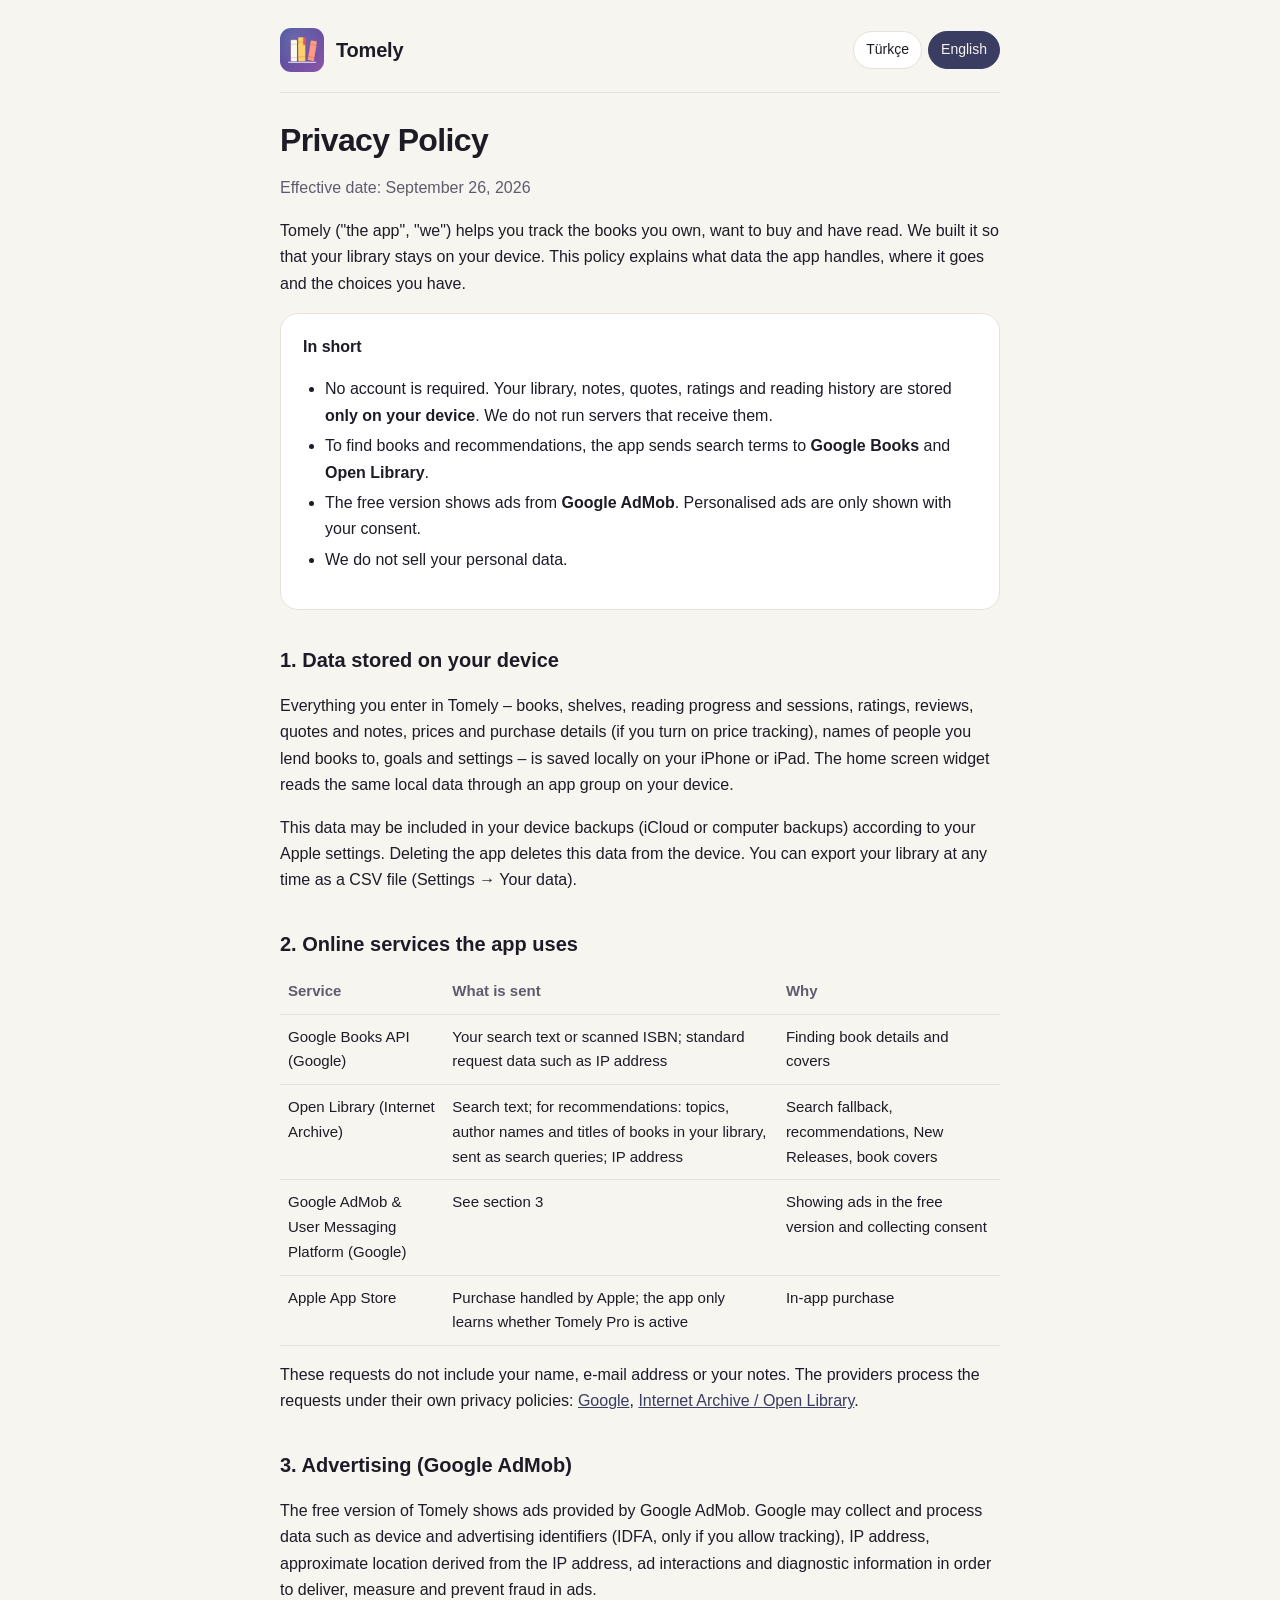
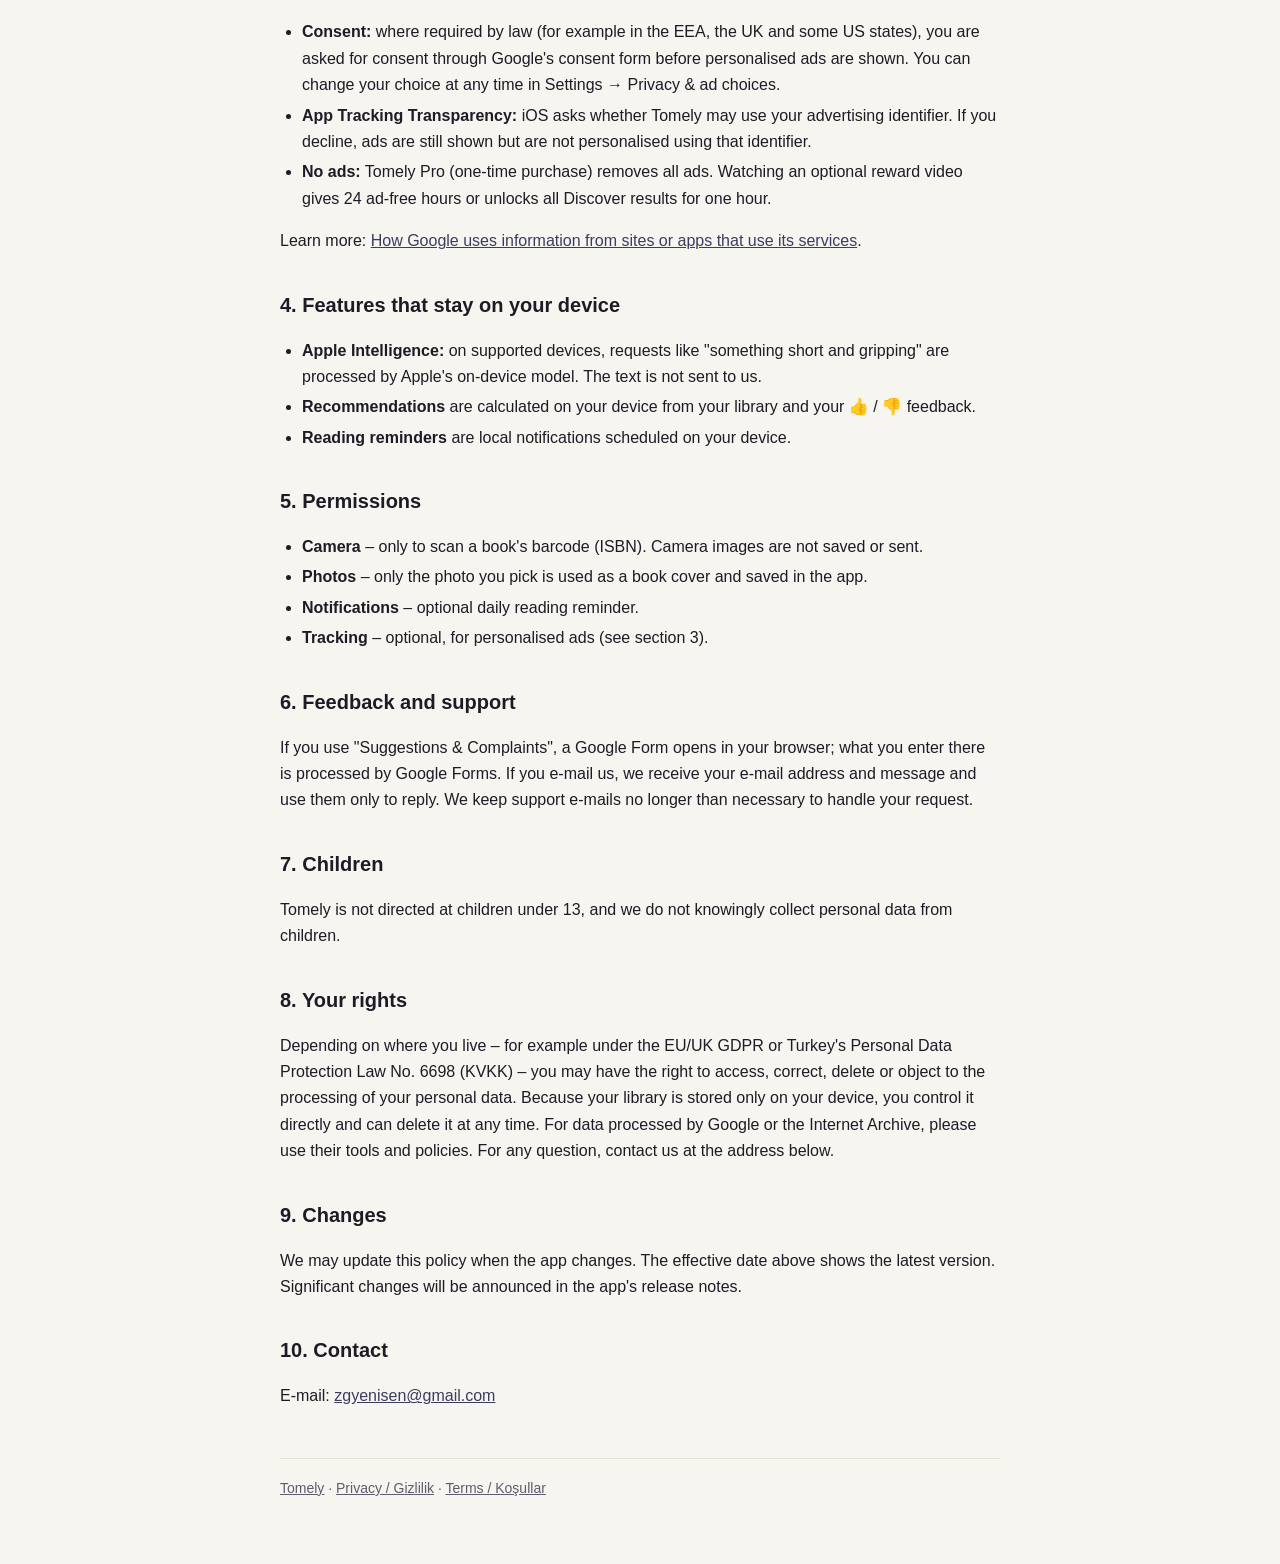
==== privacy.html @ a7e1a33b "Tomely support, privacy policy and terms of use (EN/TR) Co-Authored-By: Claude Opus 5.5 <noreply@ant" ====
<!doctype html>
<html lang="en">
<head>
<meta charset="utf-8">
<meta name="viewport" content="width=device-width, initial-scale=1">
<title>Tomely – Privacy Policy</title>
<meta name="title-en" content="Tomely – Privacy Policy">
<meta name="title-tr" content="Tomely – Gizlilik Politikası">
<meta name="description" content="Privacy Policy of Tomely, the book tracker app for iPhone and iPad.">
<link rel="icon" href="icon.png">
<link rel="stylesheet" href="style.css">
<script src="lang.js"></script>
</head>
<body>
<div class="wrap">
<header class="top">
  <a class="brand" href="./"><img src="icon.png" alt=""><span>Tomely</span></a>
  <nav class="lang" aria-label="Language">
    <button data-set="tr" aria-pressed="false">Türkçe</button>
    <button data-set="en" aria-pressed="true">English</button>
  </nav>
</header>

<!-- ============================ ENGLISH ============================ -->
<main data-lang="en">
<h1>Privacy Policy</h1>
<p class="muted">Effective date: September 26, 2026</p>

<p>Tomely ("the app", "we") helps you track the books you own, want to buy and have read. We built it so that your library stays on your device. This policy explains what data the app handles, where it goes and the choices you have.</p>

<div class="card">
<strong>In short</strong>
<ul>
  <li>No account is required. Your library, notes, quotes, ratings and reading history are stored <strong>only on your device</strong>. We do not run servers that receive them.</li>
  <li>To find books and recommendations, the app sends search terms to <strong>Google Books</strong> and <strong>Open Library</strong>.</li>
  <li>The free version shows ads from <strong>Google AdMob</strong>. Personalised ads are only shown with your consent.</li>
  <li>We do not sell your personal data.</li>
</ul>
</div>

<h2>1. Data stored on your device</h2>
<p>Everything you enter in Tomely – books, shelves, reading progress and sessions, ratings, reviews, quotes and notes, prices and purchase details (if you turn on price tracking), names of people you lend books to, goals and settings – is saved locally on your iPhone or iPad. The home screen widget reads the same local data through an app group on your device.</p>
<p>This data may be included in your device backups (iCloud or computer backups) according to your Apple settings. Deleting the app deletes this data from the device. You can export your library at any time as a CSV file (Settings → Your data).</p>

<h2>2. Online services the app uses</h2>
<div class="table-wrap">
<table>
<tr><th>Service</th><th>What is sent</th><th>Why</th></tr>
<tr><td>Google Books API (Google)</td><td>Your search text or scanned ISBN; standard request data such as IP address</td><td>Finding book details and covers</td></tr>
<tr><td>Open Library (Internet Archive)</td><td>Search text; for recommendations: topics, author names and titles of books in your library, sent as search queries; IP address</td><td>Search fallback, recommendations, New Releases, book covers</td></tr>
<tr><td>Google AdMob &amp; User Messaging Platform (Google)</td><td>See section 3</td><td>Showing ads in the free version and collecting consent</td></tr>
<tr><td>Apple App Store</td><td>Purchase handled by Apple; the app only learns whether Tomely Pro is active</td><td>In-app purchase</td></tr>
</table>
</div>
<p>These requests do not include your name, e-mail address or your notes. The providers process the requests under their own privacy policies: <a href="https://policies.google.com/privacy">Google</a>, <a href="https://archive.org/about/terms">Internet Archive / Open Library</a>.</p>

<h2>3. Advertising (Google AdMob)</h2>
<p>The free version of Tomely shows ads provided by Google AdMob. Google may collect and process data such as device and advertising identifiers (IDFA, only if you allow tracking), IP address, approximate location derived from the IP address, ad interactions and diagnostic information in order to deliver, measure and prevent fraud in ads.</p>
<ul>
  <li><strong>Consent:</strong> where required by law (for example in the EEA, the UK and some US states), you are asked for consent through Google's consent form before personalised ads are shown. You can change your choice at any time in Settings → Privacy &amp; ad choices.</li>
  <li><strong>App Tracking Transparency:</strong> iOS asks whether Tomely may use your advertising identifier. If you decline, ads are still shown but are not personalised using that identifier.</li>
  <li><strong>No ads:</strong> Tomely Pro (one-time purchase) removes all ads. Watching an optional reward video gives 24 ad-free hours or unlocks all Discover results for one hour.</li>
</ul>
<p>Learn more: <a href="https://policies.google.com/technologies/partner-sites">How Google uses information from sites or apps that use its services</a>.</p>

<h2>4. Features that stay on your device</h2>
<ul>
  <li><strong>Apple Intelligence:</strong> on supported devices, requests like "something short and gripping" are processed by Apple's on-device model. The text is not sent to us.</li>
  <li><strong>Recommendations</strong> are calculated on your device from your library and your 👍 / 👎 feedback.</li>
  <li><strong>Reading reminders</strong> are local notifications scheduled on your device.</li>
</ul>

<h2>5. Permissions</h2>
<ul>
  <li><strong>Camera</strong> – only to scan a book's barcode (ISBN). Camera images are not saved or sent.</li>
  <li><strong>Photos</strong> – only the photo you pick is used as a book cover and saved in the app.</li>
  <li><strong>Notifications</strong> – optional daily reading reminder.</li>
  <li><strong>Tracking</strong> – optional, for personalised ads (see section 3).</li>
</ul>

<h2>6. Feedback and support</h2>
<p>If you use "Suggestions &amp; Complaints", a Google Form opens in your browser; what you enter there is processed by Google Forms. If you e-mail us, we receive your e-mail address and message and use them only to reply. We keep support e-mails no longer than necessary to handle your request.</p>

<h2>7. Children</h2>
<p>Tomely is not directed at children under 13, and we do not knowingly collect personal data from children.</p>

<h2>8. Your rights</h2>
<p>Depending on where you live – for example under the EU/UK GDPR or Turkey's Personal Data Protection Law No. 6698 (KVKK) – you may have the right to access, correct, delete or object to the processing of your personal data. Because your library is stored only on your device, you control it directly and can delete it at any time. For data processed by Google or the Internet Archive, please use their tools and policies. For any question, contact us at the address below.</p>

<h2>9. Changes</h2>
<p>We may update this policy when the app changes. The effective date above shows the latest version. Significant changes will be announced in the app's release notes.</p>

<h2>10. Contact</h2>
<p>E-mail: <a href="mailto:zgyenisen@gmail.com">zgyenisen@gmail.com</a></p>
</main>

<!-- ============================ TÜRKÇE ============================ -->
<main data-lang="tr" hidden>
<h1>Gizlilik Politikası</h1>
<p class="muted">Yürürlük tarihi: 26 Eylül 2026</p>

<p>Tomely ("uygulama", "biz"), sahip olduğun, almak istediğin ve okuduğun kitapları takip etmene yardımcı olur. Uygulamayı kitaplığın cihazında kalacak şekilde tasarladık. Bu politika, uygulamanın hangi verileri işlediğini, bu verilerin nereye gittiğini ve seçeneklerini açıklar.</p>

<div class="card">
<strong>Kısaca</strong>
<ul>
  <li>Hesap gerekmez. Kitaplığın, notların, alıntıların, puanların ve okuma geçmişin <strong>yalnızca cihazında</strong> saklanır. Bunları alan bir sunucumuz yoktur.</li>
  <li>Kitap ve öneri bulmak için uygulama arama ifadelerini <strong>Google Books</strong> ve <strong>Open Library</strong>'ye gönderir.</li>
  <li>Ücretsiz sürüm <strong>Google AdMob</strong> reklamları gösterir. Kişiselleştirilmiş reklamlar yalnızca iznin varsa gösterilir.</li>
  <li>Kişisel verilerini satmayız.</li>
</ul>
</div>

<h2>1. Cihazında saklanan veriler</h2>
<p>Tomely'ye girdiğin her şey – kitaplar, raflar, okuma ilerlemesi ve seansları, puanlar, yorumlar, alıntılar ve notlar, fiyat ve satın alma bilgileri (fiyat takibini açarsan), kitap ödünç verdiğin kişilerin adları, hedefler ve ayarlar – iPhone veya iPad'inde yerel olarak saklanır. Ana ekran widget'ı aynı yerel verileri cihazındaki uygulama grubu üzerinden okur.</p>
<p>Bu veriler, Apple ayarlarına bağlı olarak cihaz yedeklerine (iCloud veya bilgisayar yedeği) dahil olabilir. Uygulamayı silmek bu verileri cihazdan siler. Kitaplığını istediğin zaman CSV dosyası olarak dışa aktarabilirsin (Ayarlar → Verilerin).</p>

<h2>2. Uygulamanın kullandığı çevrim içi servisler</h2>
<div class="table-wrap">
<table>
<tr><th>Servis</th><th>Gönderilen</th><th>Amaç</th></tr>
<tr><td>Google Books API (Google)</td><td>Arama metnin veya taranan ISBN; IP adresi gibi standart istek bilgileri</td><td>Kitap bilgisi ve kapak bulma</td></tr>
<tr><td>Open Library (Internet Archive)</td><td>Arama metni; öneriler için kitaplığındaki kitapların konuları, yazar adları ve başlıkları (arama sorgusu olarak); IP adresi</td><td>Yedek arama, öneriler, Yeni Çıkanlar, kitap kapakları</td></tr>
<tr><td>Google AdMob ve User Messaging Platform (Google)</td><td>Bkz. 3. bölüm</td><td>Ücretsiz sürümde reklam gösterme ve izin alma</td></tr>
<tr><td>Apple App Store</td><td>Satın alma Apple tarafından yapılır; uygulama yalnızca Tomely Pro'nun etkin olup olmadığını öğrenir</td><td>Uygulama içi satın alma</td></tr>
</table>
</div>
<p>Bu istekler adını, e-posta adresini veya notlarını içermez. Servis sağlayıcılar istekleri kendi gizlilik politikalarına göre işler: <a href="https://policies.google.com/privacy?hl=tr">Google</a>, <a href="https://archive.org/about/terms">Internet Archive / Open Library</a>.</p>

<h2>3. Reklamlar (Google AdMob)</h2>
<p>Tomely'nin ücretsiz sürümü Google AdMob tarafından sağlanan reklamlar gösterir. Google; reklamları sunmak, ölçmek ve dolandırıcılığı önlemek için cihaz ve reklam kimlikleri (IDFA, yalnızca izlemeye izin verirsen), IP adresi, IP'den çıkarılan yaklaşık konum, reklam etkileşimleri ve tanılama bilgileri gibi verileri toplayıp işleyebilir.</p>
<ul>
  <li><strong>İzin:</strong> Yasaların gerektirdiği yerlerde (örneğin AEA, Birleşik Krallık ve bazı ABD eyaletleri) kişiselleştirilmiş reklamlardan önce Google'ın izin formu ile iznin istenir. Tercihini istediğin zaman Ayarlar → Gizlilik ve reklam tercihleri bölümünden değiştirebilirsin.</li>
  <li><strong>Uygulama İzleme Şeffaflığı:</strong> iOS, Tomely'nin reklam kimliğini kullanıp kullanamayacağını sorar. Reddedersen reklamlar yine gösterilir ancak bu kimlikle kişiselleştirilmez.</li>
  <li><strong>Reklamsız kullanım:</strong> Tomely Pro (tek seferlik satın alma) tüm reklamları kaldırır. İsteğe bağlı ödüllü video izlemek 24 saat reklamsız kullanım sağlar veya Keşfet'teki tüm sonuçları bir saatliğine açar.</li>
</ul>
<p>Daha fazla bilgi: <a href="https://policies.google.com/technologies/partner-sites?hl=tr">Google, hizmetlerini kullanan sitelerden veya uygulamalardan gelen bilgileri nasıl kullanır?</a></p>

<h2>4. Cihazında kalan özellikler</h2>
<ul>
  <li><strong>Apple Intelligence:</strong> Desteklenen cihazlarda "kısa ve sürükleyici bir şey" gibi istekler Apple'ın cihaz üzerindeki modeliyle işlenir. Metin bize gönderilmez.</li>
  <li><strong>Öneriler</strong> kitaplığın ve 👍 / 👎 geri bildirimlerinle cihazında hesaplanır.</li>
  <li><strong>Okuma hatırlatıcıları</strong> cihazında planlanan yerel bildirimlerdir.</li>
</ul>

<h2>5. İzinler</h2>
<ul>
  <li><strong>Kamera</strong> – yalnızca kitabın barkodunu (ISBN) taramak için. Kamera görüntüleri kaydedilmez veya gönderilmez.</li>
  <li><strong>Fotoğraflar</strong> – yalnızca seçtiğin fotoğraf kitap kapağı olarak kullanılır ve uygulamada saklanır.</li>
  <li><strong>Bildirimler</strong> – isteğe bağlı günlük okuma hatırlatıcısı.</li>
  <li><strong>İzleme</strong> – isteğe bağlı, kişiselleştirilmiş reklamlar için (bkz. 3. bölüm).</li>
</ul>

<h2>6. Geri bildirim ve destek</h2>
<p>"Öneriler ve Şikayetler" seçeneğini kullandığında tarayıcında bir Google Formu açılır; oraya yazdıkların Google Forms tarafından işlenir. Bize e-posta gönderirsen e-posta adresini ve mesajını yalnızca yanıt vermek için kullanırız. Destek e-postalarını talebini sonuçlandırmak için gereken süreden fazla saklamayız.</p>

<h2>7. Çocuklar</h2>
<p>Tomely 13 yaşından küçük çocuklara yönelik değildir ve çocuklardan bilerek kişisel veri toplamayız.</p>

<h2>8. Hakların</h2>
<p>Yaşadığın yere bağlı olarak – örneğin 6698 sayılı Kişisel Verilerin Korunması Kanunu (KVKK) veya AB/Birleşik Krallık GDPR kapsamında – kişisel verilerine erişme, düzeltme, silme veya işlenmesine itiraz etme hakların olabilir. Kitaplığın yalnızca cihazında saklandığı için onu doğrudan sen yönetirsin ve istediğin zaman silebilirsin. Google veya Internet Archive tarafından işlenen veriler için lütfen onların araçlarını ve politikalarını kullan. Her türlü soru için aşağıdaki adresten bize ulaşabilirsin.</p>

<h2>9. Değişiklikler</h2>
<p>Uygulama değiştikçe bu politikayı güncelleyebiliriz. Yukarıdaki yürürlük tarihi en güncel sürümü gösterir. Önemli değişiklikler uygulamanın sürüm notlarında duyurulur.</p>

<h2>10. İletişim</h2>
<p>E-posta: <a href="mailto:zgyenisen@gmail.com">zgyenisen@gmail.com</a></p>
</main>

<footer>
  <a href="./">Tomely</a> · <a href="privacy.html">Privacy / Gizlilik</a> · <a href="terms.html">Terms / Koşullar</a>
</footer>
</div>
</body>
</html>
---- style.css ----
:root {
  --bg: #f7f5f0;
  --card: #ffffff;
  --text: #1d1b26;
  --muted: #5f5b6e;
  --accent: #3b3c61;
  --accent-2: #7a4bb0;
  --border: #e6e2da;
  color-scheme: light;
}
@media (prefers-color-scheme: dark) {
  :root {
    --bg: #121118;
    --card: #1c1a24;
    --text: #efedf5;
    --muted: #a9a4b8;
    --accent: #a8a9ff;
    --accent-2: #c79bff;
    --border: #2d2a38;
    color-scheme: dark;
  }
}
* { box-sizing: border-box; }
body {
  margin: 0;
  background: var(--bg);
  color: var(--text);
  font: 16px/1.65 -apple-system, BlinkMacSystemFont, "SF Pro Text", "Segoe UI", Roboto, sans-serif;
  -webkit-font-smoothing: antialiased;
}
.wrap { max-width: 760px; margin: 0 auto; padding: 28px 20px 64px; }
header.top {
  display: flex; align-items: center; justify-content: space-between; gap: 12px;
  padding-bottom: 20px; border-bottom: 1px solid var(--border); margin-bottom: 28px;
}
.brand { display: flex; align-items: center; gap: 12px; text-decoration: none; color: inherit; }
.brand img { width: 44px; height: 44px; border-radius: 11px; }
.brand span { font-weight: 700; font-size: 20px; letter-spacing: -0.01em; }
.lang { display: flex; gap: 6px; }
.lang button {
  border: 1px solid var(--border); background: var(--card); color: var(--text);
  padding: 6px 12px; border-radius: 999px; font: inherit; font-size: 14px; cursor: pointer;
}
.lang button[aria-pressed="true"] { background: var(--accent); border-color: var(--accent); color: var(--bg); }
h1 { font-size: 32px; line-height: 1.2; margin: 0 0 6px; letter-spacing: -0.02em; }
h2 { font-size: 20px; margin: 34px 0 8px; }
h3 { font-size: 16px; margin: 20px 0 4px; }
p, li { color: var(--text); }
.muted { color: var(--muted); }
a { color: var(--accent); }
ul { padding-left: 22px; }
li { margin: 4px 0; }
.card {
  background: var(--card); border: 1px solid var(--border); border-radius: 18px;
  padding: 20px 22px; margin: 16px 0;
}
.hero { text-align: center; padding: 18px 0 8px; }
.hero img { width: 112px; height: 112px; border-radius: 26px; box-shadow: 0 12px 30px rgba(0,0,0,.18); }
.hero h1 { margin-top: 18px; }
.buttons { display: flex; flex-wrap: wrap; gap: 10px; justify-content: center; margin-top: 18px; }
.btn {
  display: inline-block; padding: 11px 18px; border-radius: 12px; text-decoration: none; font-weight: 600;
  background: linear-gradient(135deg, var(--accent), var(--accent-2)); color: #fff;
}
.btn.secondary { background: var(--card); color: var(--text); border: 1px solid var(--border); }
table { width: 100%; border-collapse: collapse; font-size: 15px; }
th, td { text-align: left; padding: 10px 8px; border-bottom: 1px solid var(--border); vertical-align: top; }
th { color: var(--muted); font-weight: 600; }
.table-wrap { overflow-x: auto; }
footer { margin-top: 48px; padding-top: 18px; border-top: 1px solid var(--border); font-size: 14px; color: var(--muted); }
footer a { color: var(--muted); }
[hidden] { display: none !important; }
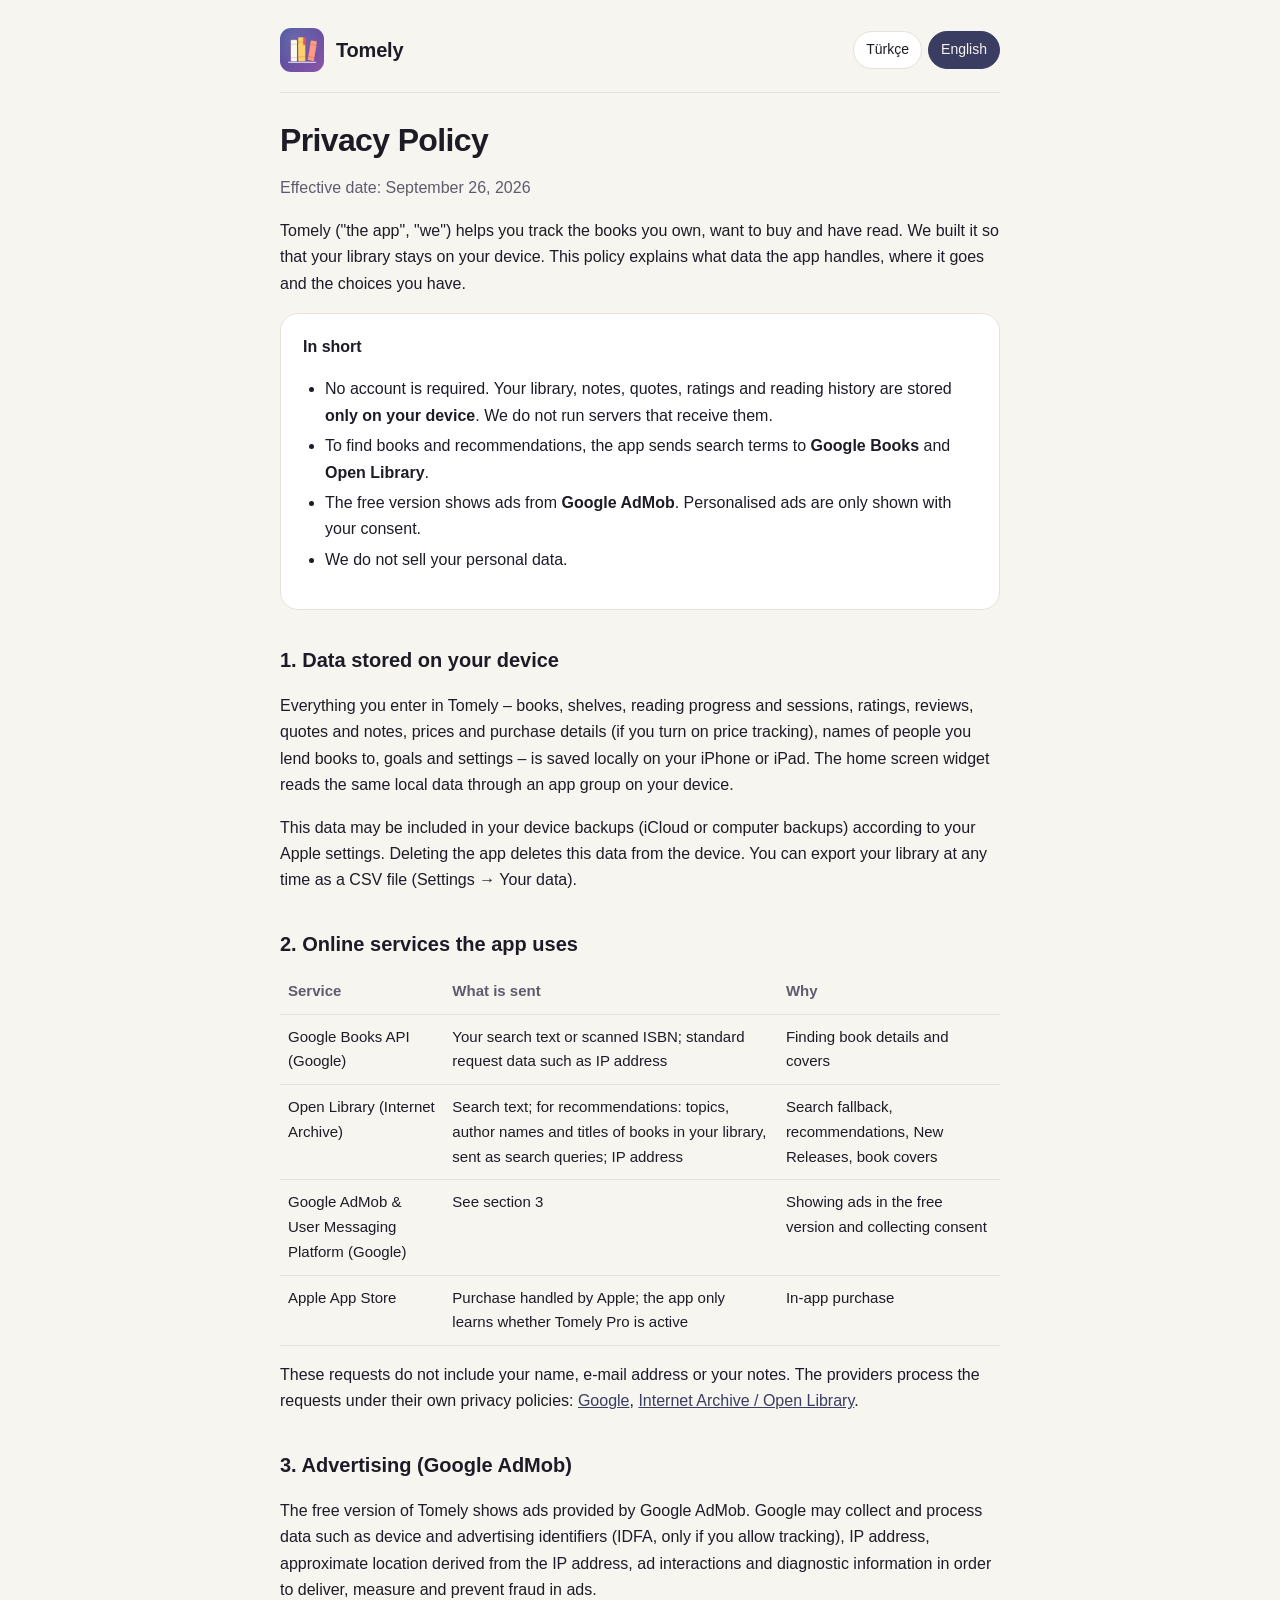
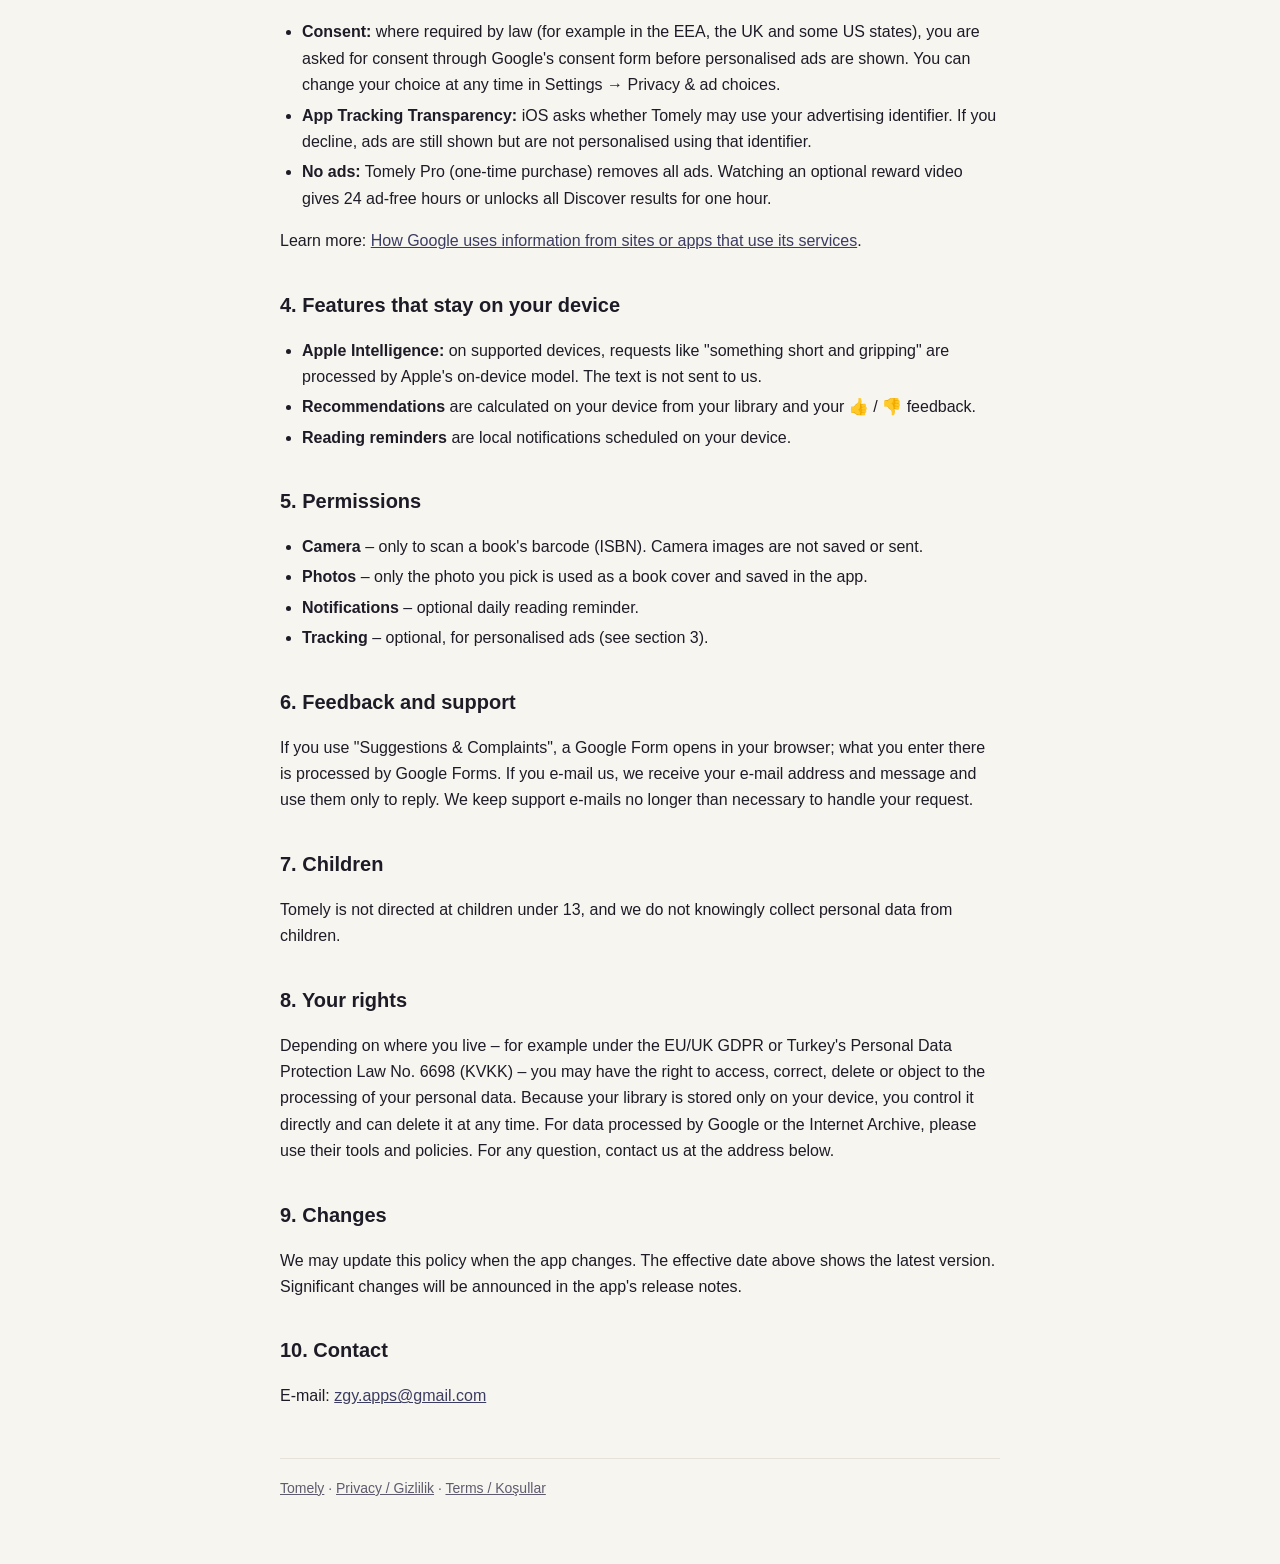
==== commit 5c253648: "Update support e-mail address Co-Authored-By: Claude Opus 5.5 <noreply@anthropic.com>" ====
--- a/privacy.html
+++ b/privacy.html
@@ -91,7 +91,7 @@
 <p>We may update this policy when the app changes. The effective date above shows the latest version. Significant changes will be announced in the app's release notes.</p>
 
 <h2>10. Contact</h2>
-<p>E-mail: <a href="mailto:zgyenisen@gmail.com">zgyenisen@gmail.com</a></p>
+<p>E-mail: <a href="mailto:zgy.apps@gmail.com">zgy.apps@gmail.com</a></p>
 </main>
 
 <!-- ============================ TÜRKÇE ============================ -->
@@ -164,7 +164,7 @@
 <p>Uygulama değiştikçe bu politikayı güncelleyebiliriz. Yukarıdaki yürürlük tarihi en güncel sürümü gösterir. Önemli değişiklikler uygulamanın sürüm notlarında duyurulur.</p>
 
 <h2>10. İletişim</h2>
-<p>E-posta: <a href="mailto:zgyenisen@gmail.com">zgyenisen@gmail.com</a></p>
+<p>E-posta: <a href="mailto:zgy.apps@gmail.com">zgy.apps@gmail.com</a></p>
 </main>
 
 <footer>
